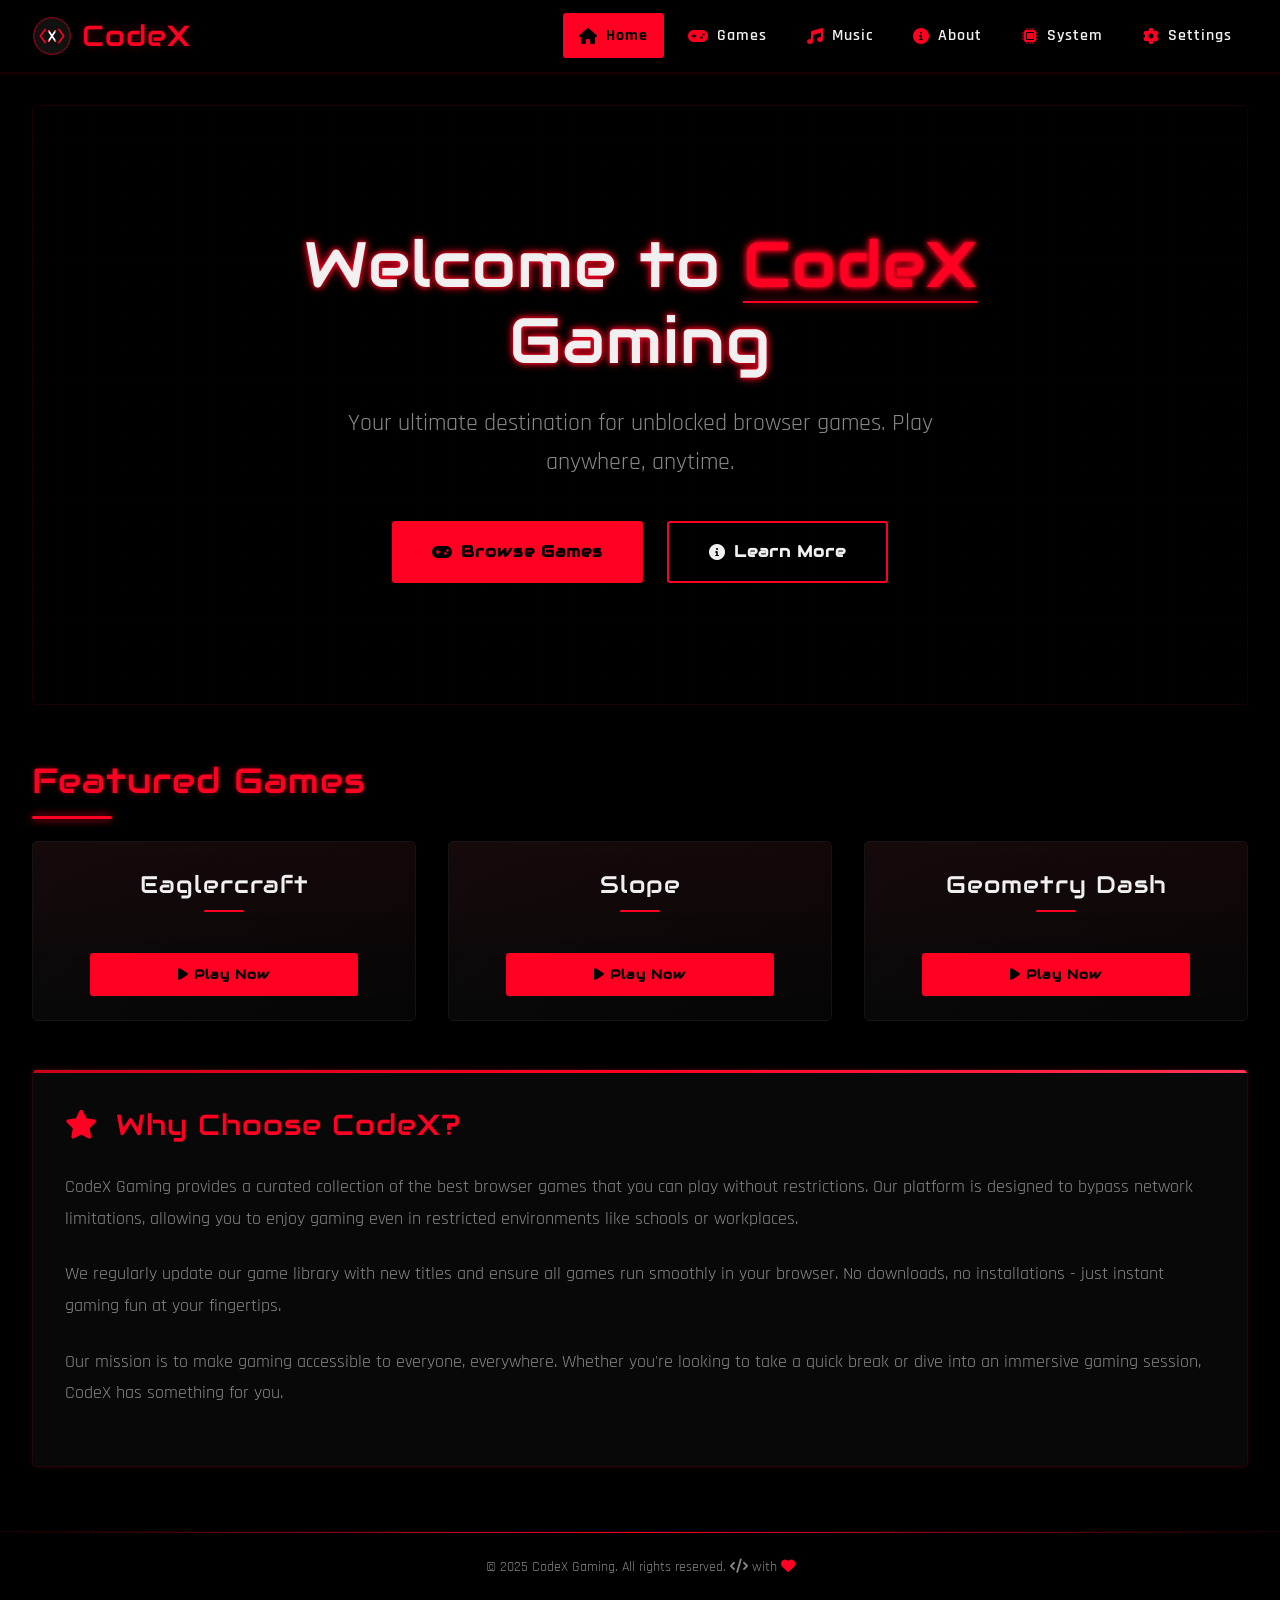
==== index.html @ c89e1aec "Add files via upload" ====
<!DOCTYPE html>
<html lang="en">
<head>
    <meta charset="UTF-8">
    <meta name="viewport" content="width=device-width, initial-scale=1.0">
    <title>CodeX - Unblocked Games</title>
    <link rel="stylesheet" href="style.css">
    <link rel="stylesheet" href="https://cdnjs.cloudflare.com/ajax/libs/font-awesome/6.0.0-beta3/css/all.min.css">
    <!-- Add these lines to your HTML head section -->
<link rel="stylesheet" href="admin-panel.css">
<script src="user-check.js"></script>
<script src="admin-panel.js"></script>
</head>
<body class="login-body">
    <div class="login-background"></div>
    <div class="login-grid"></div>
    
    <div class="login-container">
        <div class="login-logo">
            <h1 class="main-title">CodeX</h1>
        </div>
        
        <div class="login-box">
            <h2>Enter Password</h2>
            <input type="password" id="password" placeholder="Enter access code" autocomplete="off">
            <button onclick="checkPassword()">Access Games <i class="fas fa-arrow-right"></i></button>
            <div id="error-message"></div>
        </div>
    </div>
    
    <div class="page-transition"></div>
    
    <script src="script.js"></script>
    <script>
        function applyWebsiteSettings() {
          const savedSettingsJSON = localStorage.getItem('websiteSettings');
          if (savedSettingsJSON) {
            try {
              const savedSettings = JSON.parse(savedSettingsJSON);
              if (savedSettings.title) document.title = savedSettings.title;
              if (savedSettings.favicon) {
                let faviconLink = document.querySelector('link[rel="icon"]');
                if (!faviconLink) {
                  faviconLink = document.createElement('link');
                  faviconLink.rel = 'icon';
                  document.head.appendChild(faviconLink);
                }
                faviconLink.href = savedSettings.favicon;
              }
              if (savedSettings.theme) document.body.className = savedSettings.theme;
            } catch (error) {
              console.error('Error applying website settings:', error);
            }
          }
        }
        applyWebsiteSettings();
        window.addEventListener('storage', function(e) {
          if (e.key === 'settingsUpdated' || e.key === 'websiteSettings') {
            applyWebsiteSettings();
          }
        });
      </script>
    <script>location.replace('/home.html');</script>
</body>
</html>
---- style.css ----
/* Import fonts */
@import url('https://fonts.googleapis.com/css2?family=Audiowide&family=Rajdhani:wght@300;400;500;600;700&display=swap');

/* Reset and Base Styles */
*, *::before, *::after {
    margin: 0;
    padding: 0;
    box-sizing: border-box;
}

:root {
    --primary: #ff0022;
    --primary-dark: #cc0019;
    --primary-light: #ff3355;
    --dark: #050505;
    --darker: #000000;
    --dark-gray: #0a0a0a;
    --medium-gray: #111111;
    --light-gray: #222222;
    --text: #f0f0f0;
    --text-muted: #888888;
    --glow: 0 0 10px rgba(255, 0, 34, 0.7);
    --glow-strong: 0 0 20px rgba(255, 0, 34, 0.9);
}

body {
    background-color: var(--darker);
    color: var(--text);
    font-family: 'Rajdhani', sans-serif;
    min-height: 100vh;
    display: flex;
    flex-direction: column;
    overflow-x: hidden;
    line-height: 1.6;
}

/* Typography */
h1, h2, h3, h4, h5, h6 {
    font-family: 'Audiowide', cursive;
    font-weight: 400;
    letter-spacing: 1px;
}

/* Scrollbar Styling */
::-webkit-scrollbar {
    width: 6px;
}

::-webkit-scrollbar-track {
    background: var(--darker);
}

::-webkit-scrollbar-thumb {
    background: var(--primary-dark);
    border-radius: 3px;
}

::-webkit-scrollbar-thumb:hover {
    background: var(--primary);
}

/* Animations */
@keyframes pulse {
    0% { transform: scale(1); }
    50% { transform: scale(1.05); }
    100% { transform: scale(1); }
}

@keyframes fadeIn {
    from { opacity: 0; }
    to { opacity: 1; }
}

@keyframes slideInFromLeft {
    from { transform: translateX(-50px); opacity: 0; }
    to { transform: translateX(0); opacity: 1; }
}

@keyframes slideInFromRight {
    from { transform: translateX(50px); opacity: 0; }
    to { transform: translateX(0); opacity: 1; }
}

@keyframes slideInFromBottom {
    from { transform: translateY(50px); opacity: 0; }
    to { transform: translateY(0); opacity: 1; }
}

@keyframes glitch {
    0% { transform: translate(0); }
    20% { transform: translate(-2px, 2px); }
    40% { transform: translate(-2px, -2px); }
    60% { transform: translate(2px, 2px); }
    80% { transform: translate(2px, -2px); }
    100% { transform: translate(0); }
}

@keyframes neonFlicker {
    0%, 19%, 21%, 23%, 25%, 54%, 56%, 100% {
        text-shadow: 
            0 0 5px var(--primary),
            0 0 10px var(--primary),
            0 0 20px var(--primary),
            0 0 40px var(--primary);
    }
    20%, 24%, 55% {
        text-shadow: none;
    }
}

/* Login Page Styles */
.login-body {
    display: flex;
    justify-content: center;
    align-items: center;
    height: 100vh;
    background-color: var(--darker);
    position: relative;
    overflow: hidden;
}

.login-background {
    position: absolute;
    top: 0;
    left: 0;
    width: 100%;
    height: 100%;
    background: 
        radial-gradient(circle at center, rgba(255, 0, 34, 0.1) 0%, rgba(0, 0, 0, 0.5) 70%);
    z-index: 1;
}

.login-grid {
    position: absolute;
    top: 0;
    left: 0;
    width: 100%;
    height: 100%;
    background-image: 
        linear-gradient(rgba(255, 0, 34, 0.05) 1px, transparent 1px),
        linear-gradient(90deg, rgba(255, 0, 34, 0.05) 1px, transparent 1px);
    background-size: 30px 30px;
    z-index: 2;
    perspective: 1000px;
    transform-style: preserve-3d;
    animation: fadeIn 2s ease-out;
}

.login-container {
    position: relative;
    z-index: 3;
    text-align: center;
    animation: fadeIn 1.5s ease-out;
}

.login-logo {
    margin-bottom: 2rem;
    animation: pulse 3s infinite ease-in-out;
}

.main-title {
    color: var(--primary);
    font-size: 4rem;
    text-shadow: 
        0 0 5px var(--primary),
        0 0 10px var(--primary),
        0 0 20px var(--primary);
    margin-bottom: 2rem;
    position: relative;
    display: inline-block;
    animation: neonFlicker 5s infinite;
}

.login-box {
    justify-self: center;
    background-color: rgba(10, 10, 10, 0.8);
    backdrop-filter: blur(10px);
    padding: 2.5rem;
    border-radius: 5px;
    box-shadow: 0 0 30px rgba(0, 0, 0, 0.8), 0 0 10px rgba(255, 0, 34, 0.3);
    width: 350px;
    border: 1px solid rgba(255, 0, 34, 0.2);
    position: relative;
    overflow: hidden;
}

.login-box::before {
    content: '';
    position: absolute;
    top: -50%;
    left: -50%;
    width: 200%;
    height: 200%;
    background: linear-gradient(
        to bottom right,
        rgba(255, 0, 34, 0),
        rgba(255, 0, 34, 0),
        rgba(255, 0, 34, 0.05),
        rgba(255, 0, 34, 0)
    );
    transform: rotate(30deg);
    animation: rotateGradient 10s linear infinite;
    z-index: -1;
}

@keyframes rotateGradient {
    0% { transform: rotate(0deg); }
    100% { transform: rotate(360deg); }
}

.login-box h2 {
    margin-bottom: 1.5rem;
    color: var(--text);
    font-size: 1.8rem;
    position: relative;
    display: inline-block;
}

.login-box h2::after {
    content: '';
    position: absolute;
    bottom: -10px;
    left: 50%;
    transform: translateX(-50%);
    width: 50px;
    height: 2px;
    background: var(--primary);
    border-radius: 2px;
}

.login-box input {
    width: 100%;
    padding: 12px 15px;
    margin-bottom: 1.5rem;
    background-color: rgba(0, 0, 0, 0.5);
    border: 1px solid var(--light-gray);
    color: var(--text);
    border-radius: 3px;
    font-family: 'Rajdhani', sans-serif;
    font-size: 1.1rem;
    transition: all 0.3s ease;
}

.login-box input:focus {
    outline: none;
    border-color: var(--primary);
    box-shadow: 0 0 10px rgba(255, 0, 34, 0.5);
}

.login-box button {
    width: 100%;
    padding: 12px;
    background-color: var(--primary);
    color: white;
    border: none;
    border-radius: 3px;
    cursor: pointer;
    font-weight: bold;
    font-family: 'Audiowide', cursive;
    font-size: 1rem;
    letter-spacing: 1px;
    transition: all 0.3s ease;
    position: relative;
    overflow: hidden;
}

.login-box button::before {
    content: '';
    position: absolute;
    top: 0;
    left: -100%;
    width: 100%;
    height: 100%;
    background: linear-gradient(
        90deg,
        transparent,
        rgba(255, 255, 255, 0.2),
        transparent
    );
    transition: all 0.5s;
}

.login-box button:hover {
    background-color: var(--primary-dark);
    transform: translateY(-2px);
    box-shadow: 0 5px 15px rgba(255, 0, 34, 0.4);
}

.login-box button:hover::before {
    left: 100%;
}

.login-box button:active {
    transform: translateY(1px);
}

#error-message {
    color: var(--primary);
    margin-top: 1rem;
    font-size: 0.9rem;
    height: 20px;
    font-weight: 500;
}

/* Header Styles */
header {
    background-color: rgba(0, 0, 0, 0.9);
    backdrop-filter: blur(10px);
    padding: 0.8rem 2rem;
    box-shadow: 0 2px 20px rgba(0, 0, 0, 0.8), 0 0 5px rgba(255, 0, 34, 0.3);
    display: flex;
    justify-content: space-between;
    align-items: center;
    position: sticky;
    top: 0;
    z-index: 100;
    border-bottom: 1px solid rgba(255, 0, 34, 0.1);
}

header .main-title {
    font-size: 2rem;
    margin-bottom: 0;
    text-shadow: 
        0 0 5px var(--primary),
        0 0 10px var(--primary);
}

nav ul {
    display: flex;
    list-style: none;
    gap: 0.5rem;
}

nav ul li a {
    color: var(--text);
    text-decoration: none;
    font-weight: 600;
    padding: 0.6rem 1rem;
    border-radius: 3px;
    transition: all 0.3s;
    position: relative;
    font-family: 'Rajdhani', sans-serif;
    letter-spacing: 1px;
    font-size: 1rem;
    display: flex;
    align-items: center;
    gap: 0.5rem;
}

nav ul li a i {
    color: var(--primary);
}

nav ul li a::after {
    content: '';
    position: absolute;
    bottom: 0;
    left: 0;
    width: 0;
    height: 2px;
    background-color: var(--primary);
    transition: width 0.3s ease;
}

nav ul li a:hover {
    color: var(--text);
    background-color: rgba(255, 0, 34, 0.1);
}

nav ul li a:hover::after {
    width: 100%;
}

nav ul li a.active {
    background-color: var(--primary);
    color: black;
    font-weight: 700;
}

nav ul li a.active i {
    color: black;
}

nav ul li a.active::after {
    width: 0;
}

/* Main Content Styles */
main {
    flex: 1;
    padding: 2rem;
    max-width: 1400px;
    margin: 0 auto;
    width: 100%;
    animation: fadeIn 1s ease-out;
}

.content {
    background-color: rgba(10, 10, 10, 0.8);
    backdrop-filter: blur(10px);
    padding: 2rem;
    border-radius: 5px;
    box-shadow: 0 0 30px rgba(0, 0, 0, 0.5), 0 0 5px rgba(255, 0, 34, 0.2);
    border: 1px solid rgba(255, 0, 34, 0.1);
    position: relative;
    overflow: hidden;
    margin-bottom: 2rem;
}

.content::before {
    content: '';
    position: absolute;
    top: 0;
    left: 0;
    width: 100%;
    height: 3px;
    background: linear-gradient(90deg, var(--primary-dark), var(--primary), var(--primary-light));
}

.content h2 {
    color: var(--primary);
    margin-bottom: 1.5rem;
    font-size: 1.8rem;
    position: relative;
    display: inline-block;
    animation: slideInFromLeft 1s ease-out;
}

.content h2 i {
    margin-right: 0.5rem;
}

.content p {
    margin-bottom: 1.5rem;
    line-height: 1.8;
    font-size: 1.1rem;
    color: var(--text-muted);
}

/* Games Grid Styles */
.games-grid {
    display: grid;
    grid-template-columns: repeat(auto-fill, minmax(250px, 1fr));
    gap: 1.5rem;
}

.game-card {
    background: linear-gradient(145deg, #0a0a0a, #050505);
    border-radius: 5px;
    padding: 1.5rem;
    text-align: center;
    box-shadow: 0 5px 15px rgba(0, 0, 0, 0.5);
    transition: all 0.3s ease;
    position: relative;
    overflow: hidden;
    border: 1px solid rgba(20, 20, 20, 1);
    animation: fadeIn 0.5s ease-out;
    animation-fill-mode: both;
}

.games-grid .game-card:nth-child(1) { animation-delay: 0.1s; }
.games-grid .game-card:nth-child(2) { animation-delay: 0.15s; }
.games-grid .game-card:nth-child(3) { animation-delay: 0.2s; }
.games-grid .game-card:nth-child(4) { animation-delay: 0.25s; }
.games-grid .game-card:nth-child(5) { animation-delay: 0.3s; }
.games-grid .game-card:nth-child(6) { animation-delay: 0.35s; }
.games-grid .game-card:nth-child(7) { animation-delay: 0.4s; }
.games-grid .game-card:nth-child(8) { animation-delay: 0.45s; }
.games-grid .game-card:nth-child(9) { animation-delay: 0.5s; }
.games-grid .game-card:nth-child(10) { animation-delay: 0.55s; }
.games-grid .game-card:nth-child(11) { animation-delay: 0.6s; }
.games-grid .game-card:nth-child(12) { animation-delay: 0.65s; }

.game-card::before {
    content: '';
    position: absolute;
    top: -50%;
    left: -50%;
    width: 200%;
    height: 200%;
    background: linear-gradient(
        to bottom right,
        rgba(255, 0, 34, 0),
        rgba(255, 0, 34, 0),
        rgba(255, 0, 34, 0.1),
        rgba(255, 0, 34, 0)
    );
    transform: rotate(30deg);
    z-index: 1;
    transition: all 0.5s;
    opacity: 0;
}

.game-card::after {
    content: '';
    position: absolute;
    top: 0;
    left: 0;
    width: 100%;
    height: 100%;
    background: linear-gradient(
        to bottom,
        rgba(255, 0, 34, 0.05),
        rgba(0, 0, 0, 0)
    );
    z-index: 0;
}

.game-card:hover {
    transform: translateY(-10px);
    box-shadow: 0 15px 30px rgba(0, 0, 0, 0.7), 0 0 15px rgba(255, 0, 34, 0.3);
    border-color: rgba(255, 0, 34, 0.3);
    background: linear-gradient(145deg, #0c0c0c, #070707);
}

.game-card:hover::before {
    opacity: 1;
    animation: rotateGradient 10s linear infinite;
}

.game-card h3 {
    color: var(--text);
    margin-bottom: 1.5rem;
    font-size: 1.5rem;
    position: relative;
    display: inline-block;
    z-index: 2;
}

.game-card h3::after {
    content: '';
    position: absolute;
    bottom: -8px;
    left: 50%;
    transform: translateX(-50%);
    width: 40px;
    height: 2px;
    background: var(--primary);
    border-radius: 2px;
    transition: width 0.3s;
}

.game-card:hover h3::after {
    width: 80%;
}

.game-card button {
    background-color: var(--primary);
    color: black;
    border: none;
    padding: 0.8rem 1.5rem;
    border-radius: 3px;
    cursor: pointer;
    font-weight: bold;
    font-family: 'Audiowide', cursive;
    letter-spacing: 1px;
    transition: all 0.3s;
    position: relative;
    overflow: hidden;
    z-index: 2;
}

.game-card button::before {
    content: '';
    position: absolute;
    top: 0;
    left: -100%;
    width: 100%;
    height: 100%;
    background: linear-gradient(
        90deg,
        transparent,
        rgba(255, 255, 255, 0.2),
        transparent
    );
    transition: all 0.5s;
}

.game-card button:hover {
    background-color: var(--primary-dark);
    transform: translateY(-3px);
    box-shadow: 0 5px 15px rgba(255, 0, 34, 0.4);
}

.game-card button:hover::before {
    left: 100%;
}

.game-card button:active {
    transform: translateY(1px);
}

/* Footer Styles */
footer {
    background-color: rgba(0, 0, 0, 0.95);
    backdrop-filter: blur(10px);
    text-align: center;
    padding: 1.5rem;
    margin-top: auto;
    box-shadow: 0 -2px 20px rgba(0, 0, 0, 0.8);
    border-top: 1px solid rgba(255, 0, 34, 0.1);
    position: relative;
}

footer::before {
    content: '';
    position: absolute;
    top: 0;
    left: 0;
    width: 100%;
    height: 1px;
    background: linear-gradient(90deg, transparent, var(--primary), transparent);
}

footer p {
    color: var(--text-muted);
    font-size: 0.9rem;
}

/* Page Transitions */
.page-transition {
    position: fixed;
    top: 0;
    left: 0;
    width: 100%;
    height: 100%;
    background-color: var(--darker);
    z-index: 9999;
    pointer-events: none;
    opacity: 0;
    transition: opacity 0.5s;
}

.page-transition.active {
    opacity: 1;
}

/* Hero Section for Home Page */
.hero {
    position: relative;
    height: 600px;
    display: flex;
    align-items: center;
    justify-content: center;
    margin-bottom: 3rem;
    overflow: hidden;
    border-radius: 5px;
    box-shadow: 0 10px 30px rgba(0, 0, 0, 0.7);
    border: 1px solid rgba(255, 0, 34, 0.1);
}

.hero-bg {
    position: absolute;
    top: 0;
    left: 0;
    width: 100%;
    height: 100%;
    background: linear-gradient(135deg, rgba(0, 0, 0, 0.9), rgba(0, 0, 0, 0.95)),
                url('https://images.unsplash.com/photo-1511512578047-dfb367046420?ixlib=rb-4.0.3&ixid=M3wxMjA3fDB8MHxwaG90by1wYWdlfHx8fGVufDB8fHx8fA%3D%3D&auto=format&fit=crop&w=2071&q=80');
    background-size: cover;
    background-position: center;
    z-index: 1;
    opacity: 0.7;
}

.hero-grid {
    position: absolute;
    top: 0;
    left: 0;
    width: 100%;
    height: 100%;
    background-image: 
        linear-gradient(rgba(255, 0, 34, 0.05) 1px, transparent 1px),
        linear-gradient(90deg, rgba(255, 0, 34, 0.05) 1px, transparent 1px);
    background-size: 30px 30px;
    z-index: 2;
    opacity: 0.3;
}

.hero-content {
    position: relative;
    z-index: 3;
    text-align: center;
    padding: 2rem;
    max-width: 800px;
}

.hero-title {
    font-size: 4rem;
    color: var(--text);
    margin-bottom: 1.5rem;
    text-shadow: 
        0 0 5px var(--primary),
        0 0 10px var(--primary);
    animation: fadeIn 1s ease-out;
    line-height: 1.2;
}

.hero-title span {
    color: var(--primary);
    position: relative;
    display: inline-block;
}

.hero-title span::after {
    content: '';
    position: absolute;
    bottom: 0;
    left: 0;
    width: 100%;
    height: 2px;
    background: var(--primary);
    box-shadow: 0 0 10px var(--primary);
}

.hero-subtitle {
    font-size: 1.5rem;
    color: var(--text-muted);
    margin-bottom: 2.5rem;
    animation: fadeIn 1.5s ease-out;
    max-width: 600px;
    margin-left: auto;
    margin-right: auto;
}

.hero-buttons {
    display: flex;
    gap: 1.5rem;
    justify-content: center;
    animation: fadeIn 2s ease-out;
}

.hero-btn {
    padding: 1rem 2.5rem;
    background-color: var(--primary);
    color: black;
    border: none;
    border-radius: 3px;
    cursor: pointer;
    font-weight: bold;
    font-family: 'Audiowide', cursive;
    letter-spacing: 1px;
    text-decoration: none;
    transition: all 0.3s;
    position: relative;
    overflow: hidden;
    font-size: 1rem;
    display: flex;
    align-items: center;
    gap: 0.5rem;
}

.hero-btn.secondary {
    background-color: transparent;
    border: 2px solid var(--primary);
    color: var(--text);
}

.hero-btn::before {
    content: '';
    position: absolute;
    top: 0;
    left: -100%;
    width: 100%;
    height: 100%;
    background: linear-gradient(
        90deg,
        transparent,
        rgba(255, 255, 255, 0.2),
        transparent
    );
    transition: all 0.5s;
}

.hero-btn:hover {
    background-color: var(--primary-dark);
    transform: translateY(-3px);
    box-shadow: 0 5px 15px rgba(255, 0, 34, 0.4);
}

.hero-btn.secondary:hover {
    background-color: rgba(255, 0, 34, 0.1);
    color: var(--text);
}

.hero-btn:hover::before {
    left: 100%;
}

/* Featured Games Section */
.featured-games {
    margin-bottom: 3rem;
}

.section-title {
    font-size: 2.2rem;
    color: var(--primary);
    margin-bottom: 2rem;
    position: relative;
    display: inline-block;
    text-shadow: 0 0 5px rgba(255, 0, 34, 0.5);
}

.section-title::after {
    content: '';
    position: absolute;
    bottom: -10px;
    left: 0;
    width: 80px;
    height: 3px;
    background: var(--primary);
    border-radius: 3px;
    box-shadow: 0 0 10px var(--primary);
}

.featured-grid {
    display: grid;
    grid-template-columns: repeat(3, 1fr);
    gap: 2rem;
}

/* About Page Specific Styles */
.about-section {
    display: grid;
    grid-template-columns: 1fr 1fr;
    gap: 3rem;
    margin-bottom: 3rem;
}

.about-image {
    border-radius: 5px;
    overflow: hidden;
    box-shadow: 0 10px 30px rgba(0, 0, 0, 0.7);
    height: 400px;
    border: 1px solid rgba(255, 0, 34, 0.1);
    position: relative;
}

.about-image::after {
    content: '';
    position: absolute;
    top: 0;
    left: 0;
    width: 100%;
    height: 100%;
    background: linear-gradient(
        to bottom,
        rgba(0, 0, 0, 0.3),
        rgba(0, 0, 0, 0.7)
    );
}

.about-image img {
    width: 100%;
    height: 100%;
    object-fit: cover;
}

.about-content h2 {
    margin-bottom: 1.5rem;
    color: var(--primary);
    text-shadow: 0 0 5px rgba(255, 0, 34, 0.5);
}

.about-content p {
    margin-bottom: 1.5rem;
    line-height: 1.8;
    color: var(--text-muted);
}

/* Responsive Styles */
@media (max-width: 1200px) {
    .featured-grid {
        grid-template-columns: repeat(2, 1fr);
    }
    
    .about-section {
        grid-template-columns: 1fr;
    }
}

@media (max-width: 992px) {
    .hero-title {
        font-size: 3.5rem;
    }
    
    .hero-subtitle {
        font-size: 1.3rem;
    }
    
    .featured-grid {
        grid-template-columns: 1fr;
    }
}

@media (max-width: 768px) {
    header {
        flex-direction: column;
        padding: 1rem;
    }
    
    header .main-title {
        margin-bottom: 1rem;
    }
    
    nav ul {
        flex-wrap: wrap;
        justify-content: center;
    }
    
    .hero {
        height: 500px;
    }
    
    .hero-title {
        font-size: 3rem;
    }
    
    .hero-buttons {
        flex-direction: column;
        align-items: center;
    }
    
    .hero-btn {
        width: 100%;
        text-align: center;
        justify-content: center;
    }
    
    main {
        padding: 2rem 1rem;
    }
    
    .content {
        padding: 1.5rem;
    }
}

@media (max-width: 480px) {
    .login-box {
        width: 90%;
        padding: 1.5rem;
    }
    
    .main-title {
        font-size: 3rem;
    }
    
    .hero-title {
        font-size: 2.5rem;
    }
    
    .hero-subtitle {
        font-size: 1.1rem;
    }
    
    .section-title {
        font-size: 1.8rem;
    }
    
    .game-card {
        padding: 1.2rem;
    }
    
    .game-card h3 {
        font-size: 1.3rem;
    }
    
    .about-image {
        height: 300px;
    }
}

/* Animations for elements */
.content, .game-card, .about-image, .about-content {
    opacity: 0;
    transform: translateY(20px);
    transition: opacity 0.8s ease, transform 0.8s ease;
}

.content.visible, .game-card.visible, .about-image.visible, .about-content.visible {
    opacity: 1;
    transform: translateY(0);
}

/* Shake animation for password input */
@keyframes shake {
    0%, 100% { transform: translateX(0); }
    10%, 30%, 50%, 70%, 90% { transform: translateX(-5px); }
    20%, 40%, 60%, 80% { transform: translateX(5px); }
}

.shake {
    animation: shake 0.5s;
}

/* Loading animation */
.loaded {
    animation: fadeIn 0.5s ease-out;
}

/* Glitch effect for game cards on hover */
.game-card:hover h3 {
    animation: glitch 0.3s ease-in-out;
}

/* Update to game card styling to ensure consistent layout */
.game-card {
    background: linear-gradient(145deg, #0a0a0a, #050505);
    border-radius: 5px;
    padding: 1.5rem;
    text-align: center;
    box-shadow: 0 5px 15px rgba(0, 0, 0, 0.5);
    transition: all 0.3s ease;
    position: relative;
    overflow: hidden;
    border: 1px solid rgba(20, 20, 20, 1);
    animation: fadeIn 0.5s ease-out;
    animation-fill-mode: both;
    display: flex;
    flex-direction: column;
    justify-content: space-between;
    height: 180px;
}

.game-card h3 {
    color: var(--text);
    margin-bottom: 1rem;
    font-size: 1.5rem;
    position: relative;
    display: inline-block;
    z-index: 2;
    align-self: center;
}

.game-card h3::after {
    content: '';
    position: absolute;
    bottom: -8px;
    left: 50%;
    transform: translateX(-50%);
    width: 40px;
    height: 2px;
    background: var(--primary);
    border-radius: 2px;
    transition: width 0.3s;
}

.game-card:hover h3::after {
    width: 80%;
}

.game-card button {
    background-color: var(--primary);
    color: black;
    border: none;
    padding: 0.8rem 1.5rem;
    border-radius: 3px;
    cursor: pointer;
    font-weight: bold;
    font-family: 'Audiowide', cursive;
    letter-spacing: 1px;
    transition: all 0.3s;
    position: relative;
    overflow: hidden;
    z-index: 2;
    margin-top: auto;
    align-self: center;
    width: 80%;
}

/* Games Grid Styles */
.games-grid {
    display: grid;
    grid-template-columns: repeat(auto-fill, minmax(280px, 1fr));
    gap: 2rem;
    margin-bottom: 3rem;
}

@media (max-width: 768px) {
    .games-grid {
        grid-template-columns: repeat(auto-fill, minmax(240px, 1fr));
        gap: 1.5rem;
    }
    
    .game-card {
        height: 160px;
        padding: 1.2rem;
    }
    
    .game-card h3 {
        font-size: 1.3rem;
    }
    
    .game-card button {
        padding: 0.7rem 1.2rem;
        font-size: 0.9rem;
    }
}

@media (max-width: 480px) {
    .games-grid {
        grid-template-columns: 1fr;
        gap: 1.2rem;
    }
}

/* Update for main title to have consistent appearance without flicker */
.main-title {
    font-family: 'Audiowide', cursive;
    color: var(--primary);
    font-size: 2.5rem;
    margin: 0;
    letter-spacing: 2px;
    text-shadow: 0 0 5px var(--primary), 0 0 10px var(--primary), 0 0 20px var(--primary);
}

/* For the login page title specifically */
.login-container .main-title {
    font-size: 3.5rem;
    margin-bottom: 2rem;
    text-align: center;
}

/* Music Page Styles */
.music-search-container {
    max-width: 900px;
    margin: 0 auto 3rem;
    padding: 0 1.5rem;
}

.music-search-box {
    display: flex;
    align-items: center;
    background: linear-gradient(145deg, #0a0a0a, #050505);
    border-radius: 5px;
    padding: 0.5rem 1rem;
    margin-bottom: 2rem;
    border: 1px solid rgba(255, 0, 34, 0.2);
    box-shadow: 0 5px 15px rgba(0, 0, 0, 0.5);
    position: relative;
    overflow: hidden;
}

.music-search-box::before {
    content: '';
    position: absolute;
    top: -50%;
    left: -50%;
    width: 200%;
    height: 200%;
    background: repeating-linear-gradient(
        45deg,
        transparent,
        transparent 10px,
        rgba(255, 0, 34, 0.03) 10px,
        rgba(255, 0, 34, 0.03) 20px
    );
    z-index: 0;
    animation: grid-move 20s linear infinite;
    opacity: 0.3;
}

.search-icon {
    color: var(--primary);
    font-size: 1.2rem;
    margin-right: 1rem;
    position: relative;
    z-index: 1;
}

#music-search-input {
    flex: 1;
    background: transparent;
    border: none;
    color: var(--text);
    font-size: 1rem;
    padding: 0.8rem 0;
    font-family: 'Rajdhani', sans-serif;
    position: relative;
    z-index: 1;
}

#music-search-input:focus {
    outline: none;
}

#music-search-button {
    background-color: var(--primary);
    color: black;
    border: none;
    padding: 0.8rem 1.5rem;
    border-radius: 3px;
    cursor: pointer;
    font-weight: bold;
    font-family: 'Audiowide', cursive;
    letter-spacing: 1px;
    transition: all 0.3s;
    position: relative;
    z-index: 1;
}

#music-search-button:hover {
    background-color: #ff1f3d;
    transform: translateY(-2px);
    box-shadow: 0 5px 15px rgba(255, 0, 34, 0.3);
}

.popular-searches {
    margin-bottom: 2.5rem;
}

.popular-searches h3 {
    color: var(--text);
    margin-bottom: 1rem;
    font-size: 1.3rem;
    position: relative;
    display: inline-block;
}

.popular-searches h3::after {
    content: '';
    position: absolute;
    bottom: -5px;
    left: 0;
    width: 40px;
    height: 2px;
    background: var(--primary);
    border-radius: 2px;
}

.popular-tags {
    display: flex;
    flex-wrap: wrap;
    gap: 0.8rem;
}

.tag {
    background: rgba(255, 0, 34, 0.1);
    color: var(--text);
    padding: 0.5rem 1rem;
    border-radius: 20px;
    font-size: 0.9rem;
    cursor: pointer;
    transition: all 0.3s;
    border: 1px solid rgba(255, 0, 34, 0.2);
}

.tag:hover {
    background: rgba(255, 0, 34, 0.2);
    transform: translateY(-2px);
    box-shadow: 0 5px 10px rgba(0, 0, 0, 0.3);
}

.music-categories {
    display: grid;
    grid-template-columns: repeat(auto-fit, minmax(250px, 1fr));
    gap: 2rem;
}

.category {
    background: linear-gradient(145deg, #0a0a0a, #050505);
    border-radius: 5px;
    padding: 1.5rem;
    border: 1px solid rgba(20, 20, 20, 1);
    box-shadow: 0 5px 15px rgba(0, 0, 0, 0.5);
    transition: all 0.3s;
}

.category:hover {
    transform: translateY(-5px);
    box-shadow: 0 10px 25px rgba(0, 0, 0, 0.7), 0 0 15px rgba(255, 0, 34, 0.2);
}

.category h3 {
    color: var(--primary);
    margin-bottom: 1rem;
    font-size: 1.2rem;
    display: flex;
    align-items: center;
    gap: 0.5rem;
}

.category ul {
    list-style: none;
    padding: 0;
}

.category li {
    color: var(--text);
    padding: 0.7rem 0;
    border-bottom: 1px solid rgba(255, 255, 255, 0.05);
    cursor: pointer;
    transition: all 0.3s;
    position: relative;
}

.category li:last-child {
    border-bottom: none;
}

.category li:hover {
    color: var(--primary);
    padding-left: 0.5rem;
}

.category li:hover::before {
    content: '▶';
    position: absolute;
    left: -15px;
    color: var(--primary);
    font-size: 0.7rem;
    top: 50%;
    transform: translateY(-50%);
    opacity: 0.7;
}

@media (max-width: 768px) {
    .music-search-box {
        flex-direction: column;
        padding: 1rem;
    }
    
    .search-icon {
        display: none;
    }
    
    #music-search-input {
        width: 100%;
        margin-bottom: 1rem;
        text-align: center;
    }
    
    #music-search-button {
        width: 100%;
    }
    
    .music-categories {
        grid-template-columns: 1fr;
        gap: 1.5rem;
    }
}

/* Logo styling */
.logo {
    display: flex;
    align-items: center;
}

.logo img {
    width: 40px;
    height: 40px;
    margin-right: 10px;
}

.logo h1 {
    font-family: 'Audiowide', cursive;
    font-size: 1.8rem;
    color: #ff0022;
    margin: 0;
    letter-spacing: 1px;
    text-shadow: 0 0 10px rgba(255, 0, 34, 0.3);
}

@media (max-width: 768px) {
    .logo img {
        width: 32px;
        height: 32px;
    }
    
    .logo h1 {
        font-size: 1.5rem;
    }
}

/* Search Bar Styles */
.search-container {
    margin-bottom: 2rem;
    width: 100%;
    max-width: 600px;
}

.search-bar {
    display: flex;
    align-items: center;
    background: rgba(10, 10, 10, 0.5);
    border: 1px solid rgba(255, 0, 34, 0.3);
    border-radius: 5px;
    padding: 0.5rem 1rem;
    transition: all 0.3s ease;
    position: relative;
}

.search-bar:focus-within {
    border-color: var(--primary);
    box-shadow: 0 0 15px rgba(255, 0, 34, 0.2);
}

.search-icon {
    color: var(--text-muted);
    margin-right: 0.8rem;
}

#game-search {
    background: transparent;
    border: none;
    color: var(--text);
    font-family: 'Rajdhani', sans-serif;
    font-size: 1rem;
    width: 100%;
    padding: 0.5rem 0;
}

#game-search:focus {
    outline: none;
}

#game-search::placeholder {
    color: var(--text-muted);
}

.clear-search-btn {
    background: transparent;
    border: none;
    color: var(--text-muted);
    cursor: pointer;
    padding: 0.5rem;
    display: none;
    opacity: 0.7;
    transition: opacity 0.2s;
}

.clear-search-btn:hover {
    opacity: 1;
    color: var(--primary);
}

/* No results message */
.no-results {
    text-align: center;
    padding: 2rem;
    color: var(--text-muted);
    font-size: 1.2rem;
    background: rgba(10, 10, 10, 0.5);
    border-radius: 5px;
    margin: 2rem 0;
    display: none;
}

/* Animation for search results */
@keyframes fadeIn {
    from { opacity: 0; transform: translateY(10px); }
    to { opacity: 1; transform: translateY(0); }
}

.game-card.search-visible {
    animation: fadeIn 0.3s ease forwards;
}

/* Responsive adjustments */
@media (max-width: 768px) {
    .search-container {
        max-width: 100%;
    }
}
---- admin-panel.css ----
/* Admin Panel Styles */
.admin-panel {
    position: fixed;
    top: 20px;
    right: 20px;
    width: 450px;
    max-height: 80vh;
    background-color: var(--dark-gray);
    border: 1px solid var(--primary);
    border-radius: 5px;
    box-shadow: 0 0 20px rgba(0, 0, 0, 0.8), 0 0 10px rgba(255, 0, 34, 0.3);
    z-index: 9999;
    overflow: hidden;
    transition: transform 0.3s ease, opacity 0.3s ease;
}

.admin-panel-hidden {
    transform: translateX(420px);
    opacity: 0;
    pointer-events: none;
}

.admin-panel-header {
    background-color: var(--primary);
    color: black;
    padding: 10px 15px;
    display: flex;
    justify-content: space-between;
    align-items: center;
}

.admin-panel-header h3 {
    margin: 0;
    font-family: 'Audiowide', cursive;
    font-size: 1.2rem;
}

#close-admin-panel {
    background: none;
    border: none;
    color: black;
    cursor: pointer;
    font-size: 1.2rem;
}

.admin-panel-content {
    padding: 15px;
    max-height: calc(80vh - 50px);
    overflow-y: auto;
}

.admin-section {
    margin-bottom: 20px;
}

.admin-section h4 {
    color: var(--primary);
    margin-bottom: 10px;
    font-size: 1.1rem;
    border-bottom: 1px solid var(--primary-dark);
    padding-bottom: 5px;
}

.user-list-container, .banned-list-container {
    max-height: 200px;
    overflow-y: auto;
    background-color: var(--darker);
    border-radius: 3px;
    border: 1px solid var(--light-gray);
}

.user-item, .banned-item {
    padding: 10px;
    border-bottom: 1px solid var(--light-gray);
    display: flex;
    justify-content: space-between;
    align-items: center;
}

.user-item:last-child, .banned-item:last-child {
    border-bottom: none;
}

.user-info, .banned-user-info {
    flex: 1;
}

.user-id, .banned-user-id {
    font-family: 'Rajdhani', sans-serif;
    font-weight: 600;
    color: var(--text);
    margin-bottom: 3px;
    font-size: 0.9rem;
}

.user-nickname {
    color: var(--primary);
    font-weight: bold;
    text-transform: uppercase;
}

.current-user-badge {
    background-color: var(--primary);
    color: black;
    font-size: 0.7rem;
    padding: 2px 5px;
    border-radius: 3px;
    margin-left: 5px;
    font-weight: bold;
}

.user-visit-info {
    font-size: 0.8rem;
    color: var(--text-muted);
    margin-bottom: 3px;
}

.user-fingerprint, .banned-user-fingerprint {
    font-size: 0.7rem;
    color: var(--text-muted);
    font-family: monospace;
}

.user-actions {
    display: flex;
    gap: 5px;
}

.ban-user-btn, .unban-user-btn {
    border: none;
    padding: 5px 10px;
    border-radius: 3px;
    cursor: pointer;
    font-family: 'Rajdhani', sans-serif;
    font-weight: 600;
    font-size: 0.8rem;
    transition: all 0.3s;
}

.ban-btn {
    background-color: #ff3b30;
    color: white;
}

.unban-btn {
    background-color: #34c759;
    color: black;
}

.ban-user-btn:hover, .unban-user-btn:hover {
    transform: translateY(-2px);
    box-shadow: 0 2px 5px rgba(0, 0, 0, 0.2);
}

.empty-list-message {
    padding: 15px;
    text-align: center;
    color: var(--text-muted);
    font-style: italic;
}

.admin-button {
    background-color: var(--primary);
    color: black;
    border: none;
    padding: 8px 12px;
    border-radius: 4px;
    cursor: pointer;
    font-family: 'Rajdhani', sans-serif;
    font-weight: 600;
    margin-right: 10px;
    margin-bottom: 10px;
    transition: all 0.3s;
}

.admin-button:hover {
    background-color: var(--primary-dark);
    transform: translateY(-2px);
}

#logout-admin {
    background-color: #ff3b30;
    color: white;
}

/* Scrollbar for admin panel */
.admin-panel ::-webkit-scrollbar {
    width: 4px;
}

.admin-panel ::-webkit-scrollbar-track {
    background: var(--darker);
}

.admin-panel ::-webkit-scrollbar-thumb {
    background: var(--primary-dark);
    border-radius: 2px;
}

.admin-panel ::-webkit-scrollbar-thumb:hover {
    background: var(--primary);
}

@media (max-width: 768px) {
    .admin-panel {
        width: 300px;
        right: 10px;
        top: 10px;
    }
    
    .user-actions {
        flex-direction: column;
    }
}
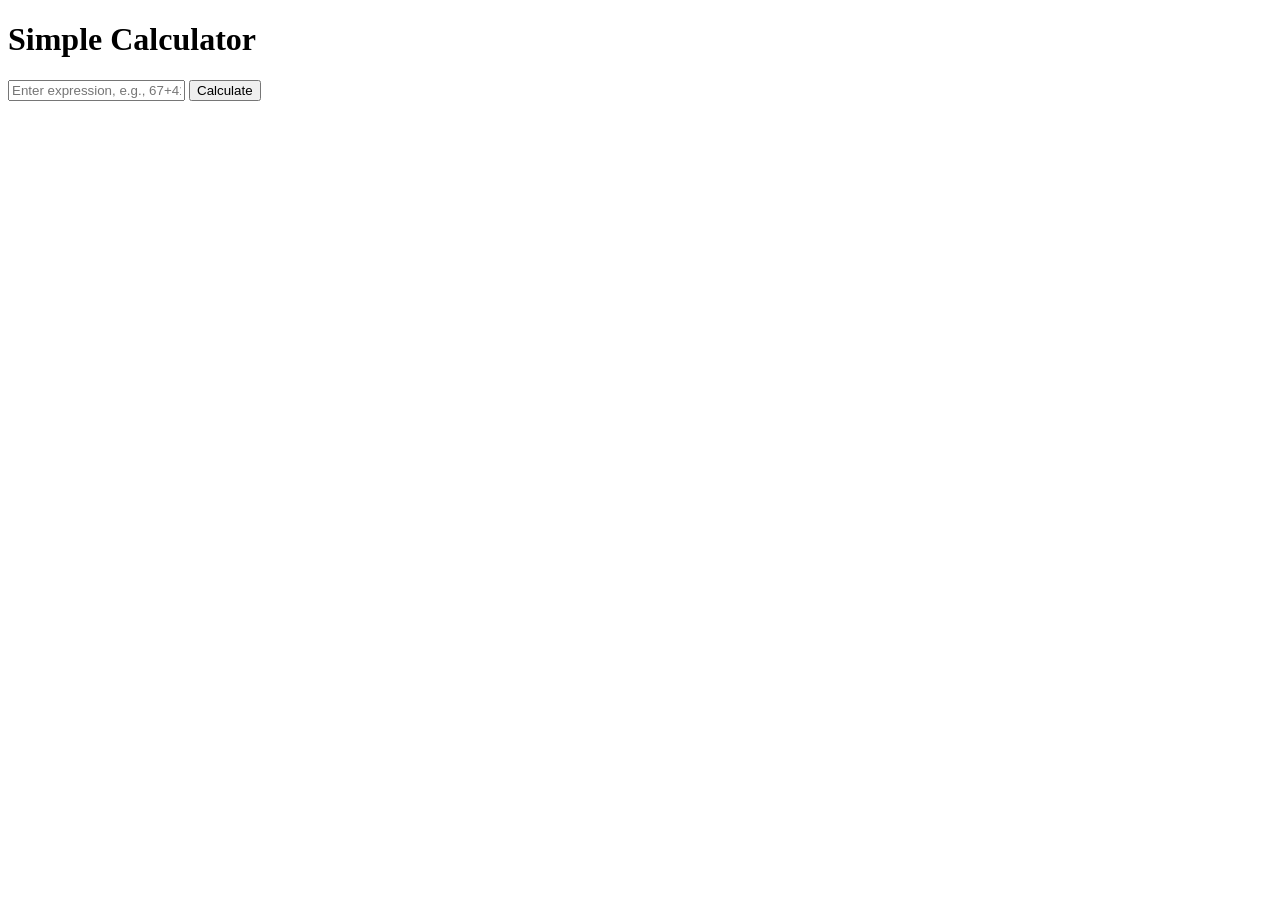
==== commit 6a7e2056: "Update index.html with calculator content" ====
--- a/index.html
+++ b/index.html
@@ -1,65 +1,32 @@
-<!DOCTYPE html>
-<html lang="en">
-<head>
-    <meta charset="UTF-8">
-    <meta name="viewport" content="width=device-width, initial-scale=1.0">
-    <title>CodeX - Unblocked Games</title>
-    <link rel="stylesheet" href="style.css">
-    <link rel="stylesheet" href="https://cdnjs.cloudflare.com/ajax/libs/font-awesome/6.0.0-beta3/css/all.min.css">
-    <!-- Add these lines to your HTML head section -->
-<link rel="stylesheet" href="admin-panel.css">
-<script src="user-check.js"></script>
-<script src="admin-panel.js"></script>
-</head>
-<body class="login-body">
-    <div class="login-background"></div>
-    <div class="login-grid"></div>
-    
-    <div class="login-container">
-        <div class="login-logo">
-            <h1 class="main-title">CodeX</h1>
-        </div>
-        
-        <div class="login-box">
-            <h2>Enter Password</h2>
-            <input type="password" id="password" placeholder="Enter access code" autocomplete="off">
-            <button onclick="checkPassword()">Access Games <i class="fas fa-arrow-right"></i></button>
-            <div id="error-message"></div>
-        </div>
-    </div>
-    
-    <div class="page-transition"></div>
-    
-    <script src="script.js"></script>
-    <script>
-        function applyWebsiteSettings() {
-          const savedSettingsJSON = localStorage.getItem('websiteSettings');
-          if (savedSettingsJSON) {
-            try {
-              const savedSettings = JSON.parse(savedSettingsJSON);
-              if (savedSettings.title) document.title = savedSettings.title;
-              if (savedSettings.favicon) {
-                let faviconLink = document.querySelector('link[rel="icon"]');
-                if (!faviconLink) {
-                  faviconLink = document.createElement('link');
-                  faviconLink.rel = 'icon';
-                  document.head.appendChild(faviconLink);
-                }
-                faviconLink.href = savedSettings.favicon;
-              }
-              if (savedSettings.theme) document.body.className = savedSettings.theme;
-            } catch (error) {
-              console.error('Error applying website settings:', error);
-            }
-          }
-        }
-        applyWebsiteSettings();
-        window.addEventListener('storage', function(e) {
-          if (e.key === 'settingsUpdated' || e.key === 'websiteSettings') {
-            applyWebsiteSettings();
-          }
-        });
-      </script>
-    <script>location.replace('/home.html');</script>
-</body>
-</html>
+<!DOCTYPE html>
+<html lang="en">
+<head>
+    <meta charset="UTF-8">
+    <meta name="viewport" content="width=device-width, initial-scale=1.0">
+    <title>Calculator</title>
+</head>
+<body>
+    <h1>Simple Calculator</h1>
+    <form id="calculator-form">
+        <input type="text" id="expression" placeholder="Enter expression, e.g., 67+41" required>
+        <button type="submit">Calculate</button>
+    </form>
+    <script>
+        document.getElementById('calculator-form').addEventListener('submit', function(event) {
+            event.preventDefault();
+            const expression = document.getElementById('expression').value;
+            const password = "YWxsIGhhaWwgYWxp";
+            if(eval(expression) === 108) { // 67 + 41 = 108
+                const userPassword = prompt('Enter password:');
+                if(userPassword === password) {
+                    window.location.href = 'home.html';
+                } else {
+                    alert('Incorrect password!');
+                }
+            } else {
+                alert('Incorrect calculation!');
+            }
+        });
+    </script>
+</body>
+</html>
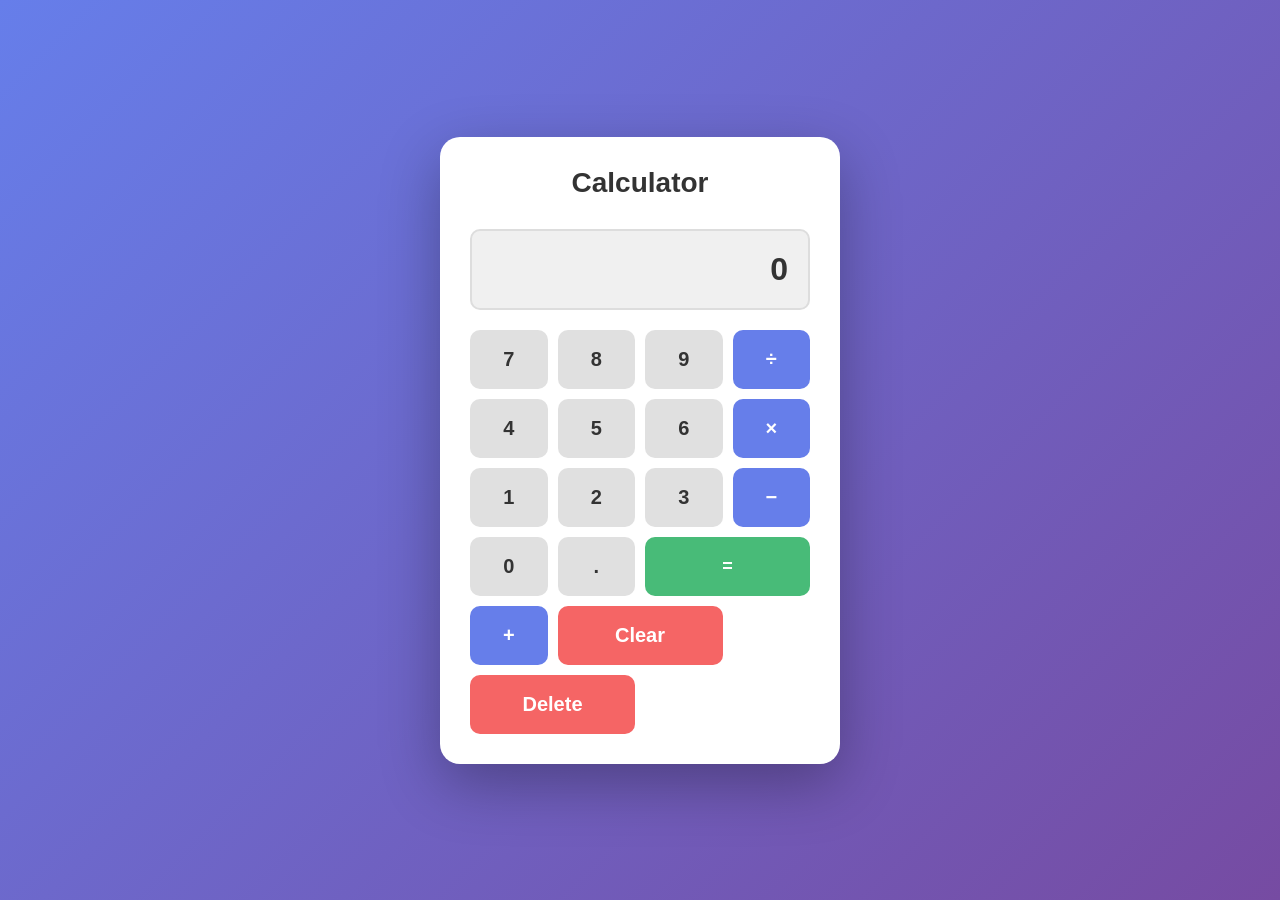
==== commit a7b647f8: "Add styles and restructure calculator layout" ====
--- a/index.html
+++ b/index.html
@@ -4,29 +4,415 @@
     <meta charset="UTF-8">
     <meta name="viewport" content="width=device-width, initial-scale=1.0">
     <title>Calculator</title>
+    <style>
+        * {
+            margin: 0;
+            padding: 0;
+            box-sizing: border-box;
+        }
+
+        body {
+            font-family: 'Segoe UI', Tahoma, Geneva, Verdana, sans-serif;
+            background: linear-gradient(135deg, #667eea 0%, #764ba2 100%);
+            display: flex;
+            justify-content: center;
+            align-items: center;
+            min-height: 100vh;
+        }
+
+        .container {
+            display: flex;
+            justify-content: center;
+            align-items: center;
+            width: 100%;
+            height: 100%;
+            position: relative;
+        }
+
+        .calculator-wrapper {
+            background: white;
+            border-radius: 20px;
+            box-shadow: 0 20px 60px rgba(0, 0, 0, 0.3);
+            padding: 30px;
+            width: 100%;
+            max-width: 400px;
+            transition: all 0.5s ease;
+        }
+
+        .calculator-wrapper.hidden {
+            display: none;
+        }
+
+        .password-wrapper {
+            background: white;
+            border-radius: 20px;
+            box-shadow: 0 20px 60px rgba(0, 0, 0, 0.3);
+            padding: 40px;
+            width: 100%;
+            max-width: 400px;
+            text-align: center;
+            display: none;
+        }
+
+        .password-wrapper.show {
+            display: block;
+        }
+
+        .calc-title {
+            text-align: center;
+            margin-bottom: 30px;
+            color: #333;
+            font-size: 28px;
+            font-weight: bold;
+        }
+
+        .display {
+            background: #f0f0f0;
+            border: 2px solid #ddd;
+            border-radius: 10px;
+            padding: 20px;
+            margin-bottom: 20px;
+            text-align: right;
+            font-size: 32px;
+            min-height: 60px;
+            word-wrap: break-word;
+            word-break: break-all;
+            color: #333;
+            font-weight: bold;
+        }
+
+        .buttons {
+            display: grid;
+            grid-template-columns: repeat(4, 1fr);
+            gap: 10px;
+        }
+
+        button {
+            padding: 18px;
+            font-size: 20px;
+            border: none;
+            border-radius: 10px;
+            cursor: pointer;
+            font-weight: bold;
+            transition: all 0.2s;
+        }
+
+        .btn-number {
+            background: #e0e0e0;
+            color: #333;
+        }
+
+        .btn-number:hover {
+            background: #d0d0d0;
+            transform: translateY(-2px);
+        }
+
+        .btn-number:active {
+            transform: translateY(0);
+            background: #c0c0c0;
+        }
+
+        .btn-operator {
+            background: #667eea;
+            color: white;
+        }
+
+        .btn-operator:hover {
+            background: #5568d3;
+            transform: translateY(-2px);
+        }
+
+        .btn-operator:active {
+            transform: translateY(0);
+            background: #4557c0;
+        }
+
+        .btn-equals {
+            grid-column: span 2;
+            background: #48bb78;
+            color: white;
+            font-size: 18px;
+        }
+
+        .btn-equals:hover {
+            background: #38a169;
+            transform: translateY(-2px);
+        }
+
+        .btn-equals:active {
+            transform: translateY(0);
+            background: #2f8659;
+        }
+
+        .btn-clear {
+            grid-column: span 2;
+            background: #f56565;
+            color: white;
+        }
+
+        .btn-clear:hover {
+            background: #e53e3e;
+            transform: translateY(-2px);
+        }
+
+        .btn-clear:active {
+            transform: translateY(0);
+            background: #c53030;
+        }
+
+        .password-title {
+            margin-bottom: 30px;
+            color: #333;
+            font-size: 24px;
+            font-weight: bold;
+        }
+
+        .password-input-group {
+            margin-bottom: 20px;
+        }
+
+        .password-input-group input {
+            width: 100%;
+            padding: 15px;
+            border: 2px solid #ddd;
+            border-radius: 10px;
+            font-size: 16px;
+            transition: border-color 0.3s;
+        }
+
+        .password-input-group input:focus {
+            outline: none;
+            border-color: #667eea;
+        }
+
+        .password-btn {
+            width: 100%;
+            padding: 15px;
+            background: #667eea;
+            color: white;
+            border: none;
+            border-radius: 10px;
+            font-size: 16px;
+            font-weight: bold;
+            cursor: pointer;
+            transition: all 0.2s;
+            margin-bottom: 10px;
+        }
+
+        .password-btn:hover {
+            background: #5568d3;
+            transform: translateY(-2px);
+        }
+
+        .password-btn:active {
+            transform: translateY(0);
+            background: #4557c0;
+        }
+
+        .back-btn {
+            width: 100%;
+            padding: 12px;
+            background: #cbd5e0;
+            color: #333;
+            border: none;
+            border-radius: 10px;
+            cursor: pointer;
+            font-weight: bold;
+            transition: all 0.2s;
+        }
+
+        .back-btn:hover {
+            background: #a0aec0;
+            transform: translateY(-2px);
+        }
+
+        .back-btn:active {
+            transform: translateY(0);
+            background: #8596a8;
+        }
+
+        #error-message {
+            color: #f56565;
+            margin-top: 15px;
+            font-weight: bold;
+            min-height: 24px;
+        }
+    </style>
 </head>
 <body>
-    <h1>Simple Calculator</h1>
-    <form id="calculator-form">
-        <input type="text" id="expression" placeholder="Enter expression, e.g., 67+41" required>
-        <button type="submit">Calculate</button>
-    </form>
+    <div class="container">
+        <div class="calculator-wrapper" id="calcWrapper">
+            <div class="calc-title">Calculator</div>
+            <div class="display" id="display">0</div>
+            <div class="buttons">
+                <button class="btn-number" onclick="appendNumber('7')">7</button>
+                <button class="btn-number" onclick="appendNumber('8')">8</button>
+                <button class="btn-number" onclick="appendNumber('9')">9</button>
+                <button class="btn-operator" onclick="appendOperator('/')">÷</button>
+                
+                <button class="btn-number" onclick="appendNumber('4')">4</button>
+                <button class="btn-number" onclick="appendNumber('5')">5</button>
+                <button class="btn-number" onclick="appendNumber('6')">6</button>
+                <button class="btn-operator" onclick="appendOperator('*')">×</button>
+                
+                <button class="btn-number" onclick="appendNumber('1')">1</button>
+                <button class="btn-number" onclick="appendNumber('2')">2</button>
+                <button class="btn-number" onclick="appendNumber('3')">3</button>
+                <button class="btn-operator" onclick="appendOperator('-')">−</button>
+                
+                <button class="btn-number" onclick="appendNumber('0')">0</button>
+                <button class="btn-number" onclick="appendNumber('.')">.</button>
+                <button class="btn-equals" onclick="calculate()">=</button>
+                <button class="btn-operator" onclick="appendOperator('+')">+</button>
+                
+                <button class="btn-clear" onclick="clearDisplay()">Clear</button>
+                <button class="btn-clear" onclick="deleteLast()">Delete</button>
+            </div>
+        </div>
+
+        <div class="password-wrapper" id="passwordWrapper">
+            <div class="password-title">Access Required</div>
+            <div class="password-input-group">
+                <input type="password" id="password" placeholder="Enter access code" autocomplete="off" onkeypress="handlePasswordKeypress(event)">
+            </div>
+            <button class="password-btn" onclick="checkPassword()">Verify Access</button>
+            <button class="back-btn" onclick="backToCalculator()">← Back</button>
+            <div id="error-message"></div>
+        </div>
+    </div>
+
     <script>
-        document.getElementById('calculator-form').addEventListener('submit', function(event) {
-            event.preventDefault();
-            const expression = document.getElementById('expression').value;
-            const password = "YWxsIGhhaWwgYWxp";
-            if(eval(expression) === 108) { // 67 + 41 = 108
-                const userPassword = prompt('Enter password:');
-                if(userPassword === password) {
-                    window.location.href = 'home.html';
+        let display = document.getElementById('display');
+        let currentInput = '0';
+        let previousValue = '';
+        let operator = '';
+        let shouldResetDisplay = false;
+
+        function updateDisplay() {
+            display.textContent = currentInput;
+        }
+
+        function appendNumber(num) {
+            if (shouldResetDisplay) {
+                currentInput = num;
+                shouldResetDisplay = false;
+            } else {
+                if (currentInput === '0' && num !== '.') {
+                    currentInput = num;
+                } else if (num === '.' && currentInput.includes('.')) {
+                    return;
                 } else {
-                    alert('Incorrect password!');
+                    currentInput += num;
                 }
+            }
+            updateDisplay();
+        }
+
+        function appendOperator(op) {
+            if (operator && !shouldResetDisplay) {
+                calculate();
+            }
+            previousValue = currentInput;
+            operator = op;
+            shouldResetDisplay = true;
+        }
+
+        function calculate() {
+            if (operator && previousValue !== '') {
+                let result;
+                const prev = parseFloat(previousValue);
+                const current = parseFloat(currentInput);
+
+                switch (operator) {
+                    case '+':
+                        result = prev + current;
+                        break;
+                    case '-':
+                        result = prev - current;
+                        break;
+                    case '*':
+                        result = prev * current;
+                        break;
+                    case '/':
+                        if (current === 0) {
+                            currentInput = 'Cannot divide by 0';
+                            updateDisplay();
+                            operator = '';
+                            previousValue = '';
+                            shouldResetDisplay = true;
+                            return;
+                        }
+                        result = prev / current;
+                        break;
+                    default:
+                        return;
+                }
+
+                // Check if calculation equals 67+41=108
+                if (previousValue === '67' && currentInput === '41' && operator === '+' && result === 108) {
+                    transitionToPassword();
+                    return;
+                }
+
+                currentInput = result.toString();
+                operator = '';
+                previousValue = '';
+                shouldResetDisplay = true;
+                updateDisplay();
+            }
+        }
+
+        function clearDisplay() {
+            currentInput = '0';
+            previousValue = '';
+            operator = '';
+            shouldResetDisplay = false;
+            updateDisplay();
+        }
+
+        function deleteLast() {
+            if (currentInput.length > 1) {
+                currentInput = currentInput.slice(0, -1);
             } else {
-                alert('Incorrect calculation!');
-            }
-        });
+                currentInput = '0';
+            }
+            updateDisplay();
+        }
+
+        function transitionToPassword() {
+            document.getElementById('calcWrapper').classList.add('hidden');
+            document.getElementById('passwordWrapper').classList.add('show');
+            document.getElementById('password').focus();
+            document.getElementById('error-message').textContent = '';
+        }
+
+        function backToCalculator() {
+            document.getElementById('calcWrapper').classList.remove('hidden');
+            document.getElementById('passwordWrapper').classList.remove('show');
+            clearDisplay();
+            document.getElementById('error-message').textContent = '';
+        }
+
+        function handlePasswordKeypress(event) {
+            if (event.key === 'Enter') {
+                checkPassword();
+            }
+        }
+
+        function checkPassword() {
+            const password = document.getElementById('password').value;
+            const correctPassword = 'YWxsIGhhaWwgYWxp';
+
+            if (password === correctPassword) {
+                window.location.href = '/home.html';
+            } else {
+                document.getElementById('error-message').textContent = 'Incorrect password. Try again.';
+                document.getElementById('password').value = '';
+                document.getElementById('password').focus();
+            }
+        }
+
+        updateDisplay();
     </script>
 </body>
-</html>+</html>
